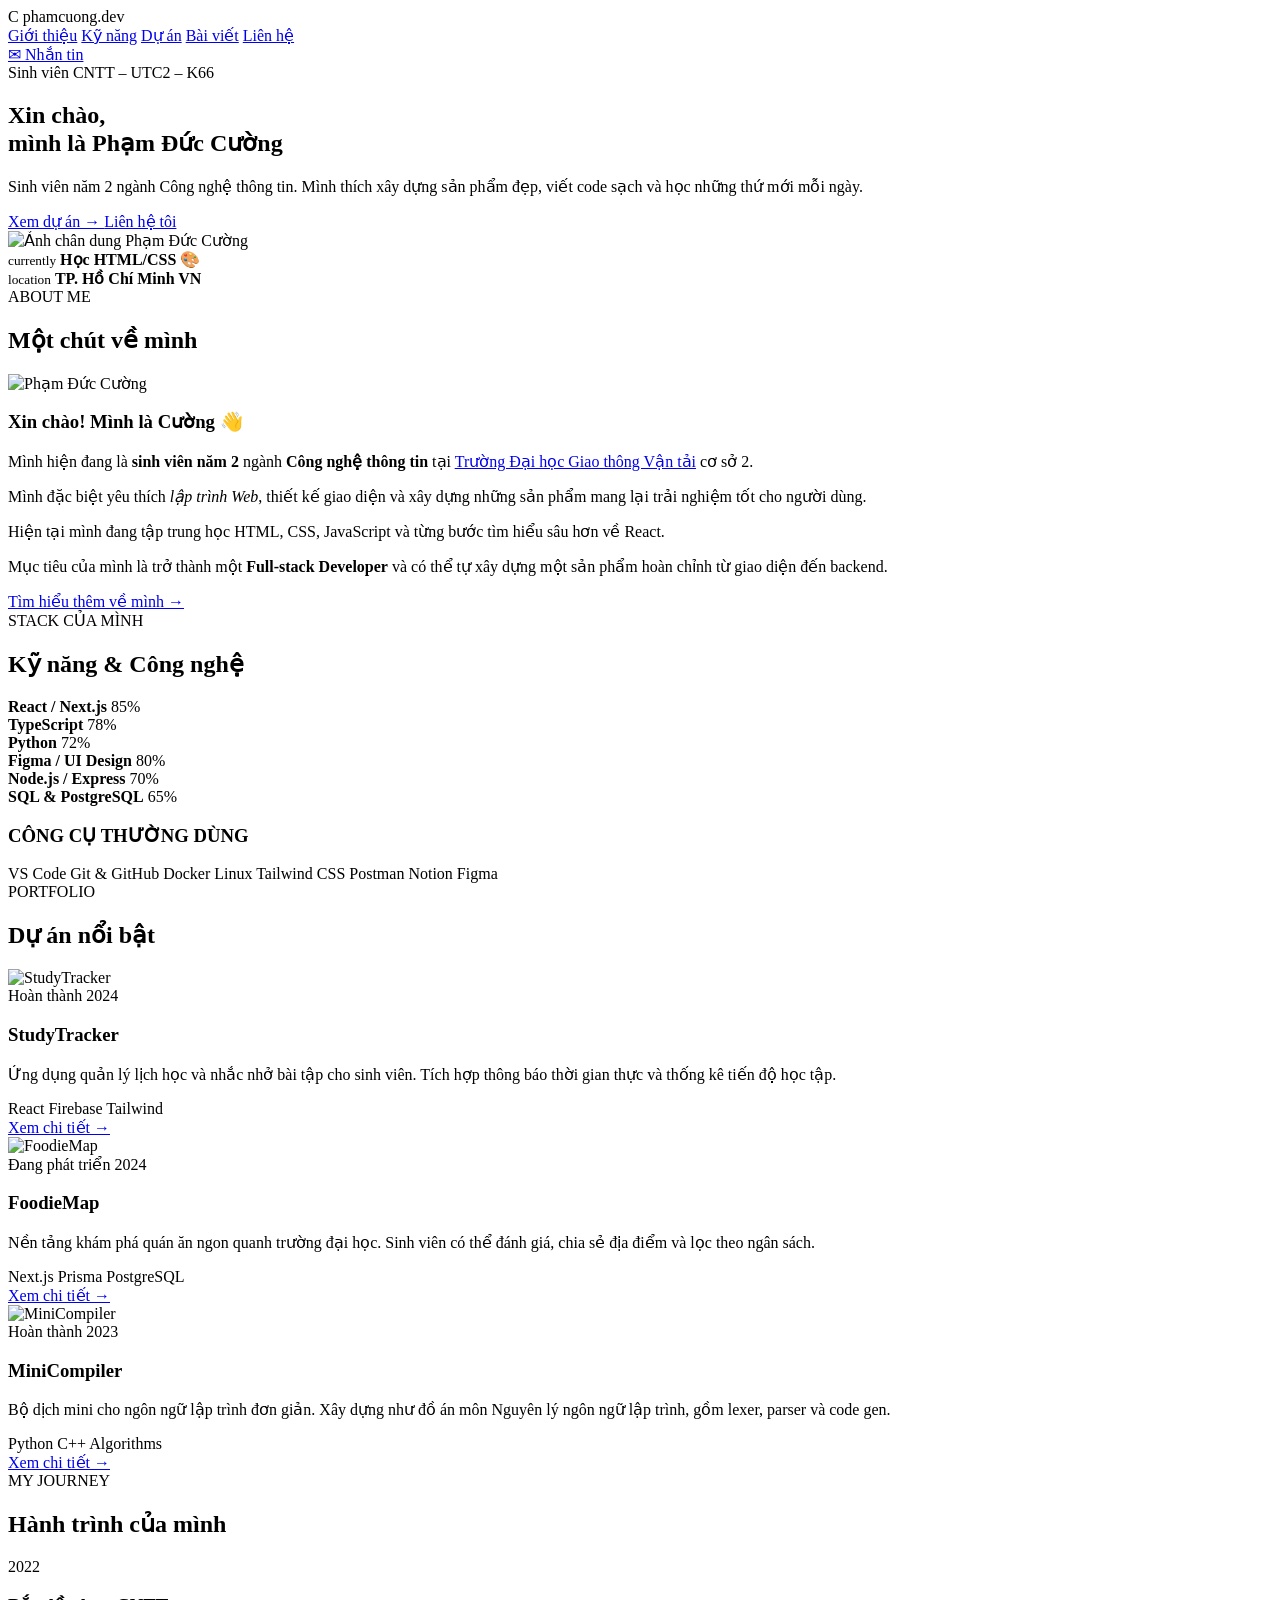
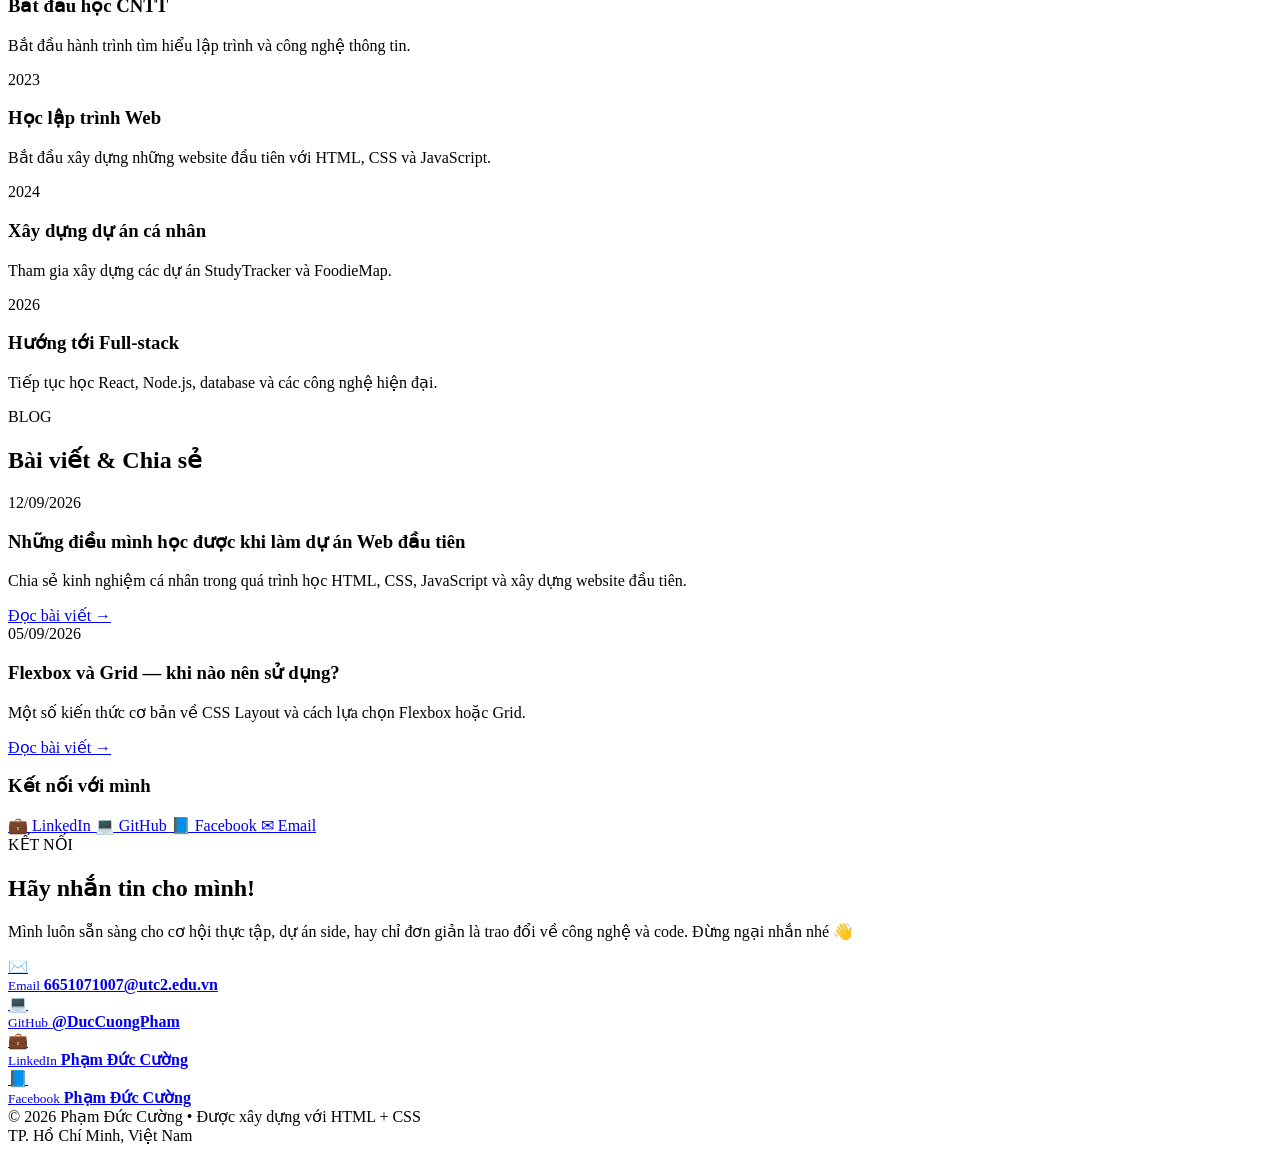
==== C2_6651071007/html/index.html @ be928754 "Create index.html" ====
<!DOCTYPE html>
<html lang="vi">

<head>
    <!-- =====================================================
         BƯỚC 3: CONTENT - METADATA
         ===================================================== -->
    <meta charset="UTF-8">

    <meta name="viewport"
          content="width=device-width, initial-scale=1.0">

    <meta name="description"
          content="Portfolio cá nhân của Phạm Đức Cường - Sinh viên Công nghệ thông tin">

    <meta name="author"
          content="Phạm Đức Cường">

    <title>Phạm Đức Cường | Portfolio</title>

    <link rel="stylesheet" href="../css/style.css">
</head>

<body>

    <!-- =====================================================
         BƯỚC 4: HEADER / NAVIGATION
         ===================================================== -->

    <header class="header">

        <div class="logo">
            <span class="logo-icon">C</span>
            <span class="logo-name">phamcuong.dev</span>
        </div>

        <nav class="navbar">
            <a href="#home" class="active">Giới thiệu</a>
            <a href="#about">Kỹ năng</a>
            <a href="#projects">Dự án</a>
            <a href="#articles">Bài viết</a>
            <a href="#contact">Liên hệ</a>
        </nav>

        <a href="#contact" class="header-btn">
            ✉ Nhắn tin
        </a>

    </header>


    <main>

        <!-- =====================================================
             BƯỚC 5: HERO SECTION
             ===================================================== -->

        <section id="home" class="hero">

            <div class="hero-content">

                <div class="status">
                    <span></span>
                    Sinh viên CNTT – UTC2 – K66
                </div>

                <h1>
                    Xin chào,<br>
                    mình là
                    <span class="gradient-text">Phạm Đức Cường</span>
                </h1>

                <p class="hero-description">
                    Sinh viên năm 2 ngành Công nghệ thông tin.
                    Mình thích xây dựng sản phẩm đẹp, viết code sạch
                    và học những thứ mới mỗi ngày.
                </p>

                <div class="hero-buttons">
                    <a href="#projects" class="btn btn-primary">
                        Xem dự án →
                    </a>

                    <a href="#contact" class="btn btn-outline">
                        Liên hệ tôi
                    </a>
                </div>

            </div>


            <div class="hero-image-wrapper">

                <div class="hero-image">
                    <img src="../images/avatar.png"
                         alt="Ảnh chân dung Phạm Đức Cường">
                </div>

                <div class="floating-card card-top">
                    <small>currently</small>
                    <strong>Học HTML/CSS 🎨</strong>
                </div>

                <div class="floating-card card-bottom">
                    <small>location</small>
                    <strong>TP. Hồ Chí Minh VN</strong>
                </div>

            </div>

        </section>


        <!-- =====================================================
             BƯỚC 6: GIỚI THIỆU BẢN THÂN
             ===================================================== -->

        <section id="about" class="section about-section">

            <div class="section-heading">
                <span class="section-label">ABOUT ME</span>
                <h2>Một chút về mình</h2>
            </div>

            <div class="about-grid">

                <div class="about-image">
                    <img src="../images/avatar.png"
                         alt="Phạm Đức Cường">
                </div>

                <div class="about-content">

                    <h3>
                        Xin chào! Mình là
                        <span class="highlight">Cường</span> 👋
                    </h3>

                    <p>
                        Mình hiện đang là
                        <strong>sinh viên năm 2</strong>
                        ngành
                        <strong>Công nghệ thông tin</strong>
                        tại
                        <a href="#">Trường Đại học Giao thông Vận tải</a>
                        cơ sở 2.
                    </p>

                    <p>
                        Mình đặc biệt yêu thích
                        <em>lập trình Web</em>,
                        thiết kế giao diện và xây dựng những sản phẩm
                        mang lại trải nghiệm tốt cho người dùng.
                    </p>

                    <p>
                        Hiện tại mình đang tập trung học
                        <span class="keyword">HTML</span>,
                        <span class="keyword">CSS</span>,
                        <span class="keyword">JavaScript</span>
                        và từng bước tìm hiểu sâu hơn về
                        <span class="keyword">React</span>.
                    </p>

                    <p>
                        Mục tiêu của mình là trở thành một
                        <strong>Full-stack Developer</strong>
                        và có thể tự xây dựng một sản phẩm hoàn chỉnh
                        từ giao diện đến backend.
                    </p>

                    <a href="#contact" class="text-link">
                        Tìm hiểu thêm về mình →
                    </a>

                </div>

            </div>

        </section>


        <!-- =====================================================
             BƯỚC 7: KỸ NĂNG / CÔNG CỤ
             ===================================================== -->

        <section id="skills" class="section skills-section">

            <div class="section-heading">
                <span class="section-label">STACK CỦA MÌNH</span>
                <h2>Kỹ năng & Công nghệ</h2>
            </div>


            <div class="skills-grid">

                <div class="skill-item">
                    <div class="skill-title">
                        <strong>React / Next.js</strong>
                        <span>85%</span>
                    </div>

                    <div class="progress">
                        <div class="progress-bar purple"
                             style="width: 85%">
                        </div>
                    </div>
                </div>


                <div class="skill-item">
                    <div class="skill-title">
                        <strong>TypeScript</strong>
                        <span>78%</span>
                    </div>

                    <div class="progress">
                        <div class="progress-bar blue"
                             style="width: 78%">
                        </div>
                    </div>
                </div>


                <div class="skill-item">
                    <div class="skill-title">
                        <strong>Python</strong>
                        <span>72%</span>
                    </div>

                    <div class="progress">
                        <div class="progress-bar pink"
                             style="width: 72%">
                        </div>
                    </div>
                </div>


                <div class="skill-item">
                    <div class="skill-title">
                        <strong>Figma / UI Design</strong>
                        <span>80%</span>
                    </div>

                    <div class="progress">
                        <div class="progress-bar purple"
                             style="width: 80%">
                        </div>
                    </div>
                </div>


                <div class="skill-item">
                    <div class="skill-title">
                        <strong>Node.js / Express</strong>
                        <span>70%</span>
                    </div>

                    <div class="progress">
                        <div class="progress-bar blue"
                             style="width: 70%">
                        </div>
                    </div>
                </div>


                <div class="skill-item">
                    <div class="skill-title">
                        <strong>SQL & PostgreSQL</strong>
                        <span>65%</span>
                    </div>

                    <div class="progress">
                        <div class="progress-bar pink"
                             style="width: 65%">
                        </div>
                    </div>
                </div>

            </div>


            <div class="tools">

                <h3>CÔNG CỤ THƯỜNG DÙNG</h3>

                <div class="tool-list">
                    <span>VS Code</span>
                    <span>Git & GitHub</span>
                    <span>Docker</span>
                    <span>Linux</span>
                    <span>Tailwind CSS</span>
                    <span>Postman</span>
                    <span>Notion</span>
                    <span>Figma</span>
                </div>

            </div>

        </section>


        <!-- =====================================================
             BƯỚC 8: DỰ ÁN / HOẠT ĐỘNG
             ===================================================== -->

        <section id="projects" class="section projects-section">

            <div class="section-heading">
                <span class="section-label">PORTFOLIO</span>
                <h2>Dự án nổi bật</h2>
            </div>


            <div class="project-grid">

                <!-- PROJECT 1 -->

                <article class="project-card">

                    <div class="project-image">
                        <img src="../images/studytracker.png"
                             alt="StudyTracker">
                    </div>

                    <div class="project-body">

                        <div class="project-meta">
                            <span class="project-status completed">
                                Hoàn thành
                            </span>

                            <span>2024</span>
                        </div>

                        <h3>StudyTracker</h3>

                        <p>
                            Ứng dụng quản lý lịch học và nhắc nhở
                            bài tập cho sinh viên. Tích hợp thông báo
                            thời gian thực và thống kê tiến độ học tập.
                        </p>

                        <div class="tags">
                            <span>React</span>
                            <span>Firebase</span>
                            <span>Tailwind</span>
                        </div>

                        <a href="#" class="project-link">
                            Xem chi tiết →
                        </a>

                    </div>

                </article>


                <!-- PROJECT 2 -->

                <article class="project-card">

                    <div class="project-image">
                        <img src="../images/foodiemap.png"
                             alt="FoodieMap">
                    </div>

                    <div class="project-body">

                        <div class="project-meta">

                            <span class="project-status developing">
                                Đang phát triển
                            </span>

                            <span>2024</span>

                        </div>

                        <h3>FoodieMap</h3>

                        <p>
                            Nền tảng khám phá quán ăn ngon quanh
                            trường đại học. Sinh viên có thể đánh giá,
                            chia sẻ địa điểm và lọc theo ngân sách.
                        </p>

                        <div class="tags">
                            <span>Next.js</span>
                            <span>Prisma</span>
                            <span>PostgreSQL</span>
                        </div>

                        <a href="#" class="project-link">
                            Xem chi tiết →
                        </a>

                    </div>

                </article>


                <!-- PROJECT 3 -->

                <article class="project-card">

                    <div class="project-image">
                        <img src="../images/minicompiler.jpg"
                             alt="MiniCompiler">
                    </div>

                    <div class="project-body">

                        <div class="project-meta">

                            <span class="project-status completed">
                                Hoàn thành
                            </span>

                            <span>2023</span>

                        </div>

                        <h3>MiniCompiler</h3>

                        <p>
                            Bộ dịch mini cho ngôn ngữ lập trình đơn giản.
                            Xây dựng như đồ án môn Nguyên lý ngôn ngữ
                            lập trình, gồm lexer, parser và code gen.
                        </p>

                        <div class="tags">
                            <span>Python</span>
                            <span>C++</span>
                            <span>Algorithms</span>
                        </div>

                        <a href="#" class="project-link">
                            Xem chi tiết →
                        </a>

                    </div>

                </article>

            </div>

        </section>


        <!-- =====================================================
             BƯỚC 9: JOURNEY / TIMELINE
             ===================================================== -->

        <section id="journey" class="section journey-section">

            <div class="section-heading">
                <span class="section-label">MY JOURNEY</span>
                <h2>Hành trình của mình</h2>
            </div>


            <div class="timeline">

                <div class="timeline-item">

                    <div class="timeline-dot"></div>

                    <div class="timeline-content">

                        <span class="timeline-year">
                            2022
                        </span>

                        <h3>Bắt đầu học CNTT</h3>

                        <p>
                            Bắt đầu hành trình tìm hiểu lập trình
                            và công nghệ thông tin.
                        </p>

                    </div>

                </div>


                <div class="timeline-item">

                    <div class="timeline-dot"></div>

                    <div class="timeline-content">

                        <span class="timeline-year">
                            2023
                        </span>

                        <h3>Học lập trình Web</h3>

                        <p>
                            Bắt đầu xây dựng những website đầu tiên
                            với HTML, CSS và JavaScript.
                        </p>

                    </div>

                </div>


                <div class="timeline-item">

                    <div class="timeline-dot"></div>

                    <div class="timeline-content">

                        <span class="timeline-year">
                            2024
                        </span>

                        <h3>Xây dựng dự án cá nhân</h3>

                        <p>
                            Tham gia xây dựng các dự án StudyTracker
                            và FoodieMap.
                        </p>

                    </div>

                </div>


                <div class="timeline-item">

                    <div class="timeline-dot"></div>

                    <div class="timeline-content">

                        <span class="timeline-year">
                            2026
                        </span>

                        <h3>Hướng tới Full-stack</h3>

                        <p>
                            Tiếp tục học React, Node.js, database
                            và các công nghệ hiện đại.
                        </p>

                    </div>

                </div>

            </div>

        </section>


        <!-- =====================================================
             BƯỚC 10: BÀI VIẾT + ASIDE
             ===================================================== -->

        <section id="articles" class="section articles-section">

            <div class="section-heading">

                <span class="section-label">
                    BLOG
                </span>

                <h2>Bài viết & Chia sẻ</h2>

            </div>


            <div class="articles-layout">

                <div class="articles-main">

                    <article class="article-card">

                        <span class="article-date">
                            12/09/2026
                        </span>

                        <h3>
                            Những điều mình học được khi làm
                            dự án Web đầu tiên
                        </h3>

                        <p>
                            Chia sẻ kinh nghiệm cá nhân trong quá trình
                            học HTML, CSS, JavaScript và xây dựng
                            website đầu tiên.
                        </p>

                        <a href="#">
                            Đọc bài viết →
                        </a>

                    </article>


                    <article class="article-card">

                        <span class="article-date">
                            05/09/2026
                        </span>

                        <h3>
                            Flexbox và Grid — khi nào nên sử dụng?
                        </h3>

                        <p>
                            Một số kiến thức cơ bản về CSS Layout
                            và cách lựa chọn Flexbox hoặc Grid.
                        </p>

                        <a href="#">
                            Đọc bài viết →
                        </a>

                    </article>

                </div>


                <aside class="sidebar">

                    <h3>Kết nối với mình</h3>

                    <a href="#" class="social-link">
                        💼 LinkedIn
                    </a>

                    <a href="#" class="social-link">
                        💻 GitHub
                    </a>

                    <a href="#" class="social-link">
                        📘 Facebook
                    </a>

                    <a href="mailto:example@gmail.com"
                       class="social-link">
                        ✉ Email
                    </a>

                </aside>

            </div>

        </section>


        <!-- =====================================================
     BƯỚC 11: CONTACT
     ===================================================== -->

<section id="contact" class="section contact-section">

    <span class="section-label">
        KẾT NỐI
    </span>

    <h2>Hãy nhắn tin cho mình!</h2>

    <p class="contact-description">
        Mình luôn sẵn sàng cho cơ hội thực tập, dự án side,
        hay chỉ đơn giản là trao đổi về công nghệ và code.
        Đừng ngại nhắn nhé 👋
    </p>

    <div class="contact-grid">

        <!-- EMAIL -->
        <a href="mailto:6651071007@utc2.edu.vn"
           class="contact-card">

            <span class="contact-icon">✉️</span>

            <div>
                <small>Email</small>
                <strong>
                    6651071007@utc2.edu.vn
                </strong>
            </div>

        </a>


        <!-- GITHUB -->
        <a href="https://github.com/DucCuongPham"
           target="_blank"
           rel="noopener noreferrer"
           class="contact-card">

            <span class="contact-icon">💻</span>

            <div>
                <small>GitHub</small>
                <strong>
                    @DucCuongPham
                </strong>
            </div>

        </a>


        <!-- LINKEDIN -->
        <a href="#"
           class="contact-card">

            <span class="contact-icon">💼</span>

            <div>
                <small>LinkedIn</small>
                <strong>
                    Phạm Đức Cường
                </strong>
            </div>

        </a>


        <!-- FACEBOOK -->
        <a href="#"
           class="contact-card">

            <span class="contact-icon">📘</span>

            <div>
                <small>Facebook</small>
                <strong>
                    Phạm Đức Cường
                </strong>
            </div>

        </a>

    </div>

</section>


<!-- =====================================================
     BƯỚC 12: FOOTER
     ===================================================== -->

<footer class="footer">

    <div class="footer-left">
        © 2026 Phạm Đức Cường
        <span>•</span>
        Được xây dựng với HTML + CSS
    </div>

    <div class="footer-right">
        TP. Hồ Chí Minh, Việt Nam
    </div>
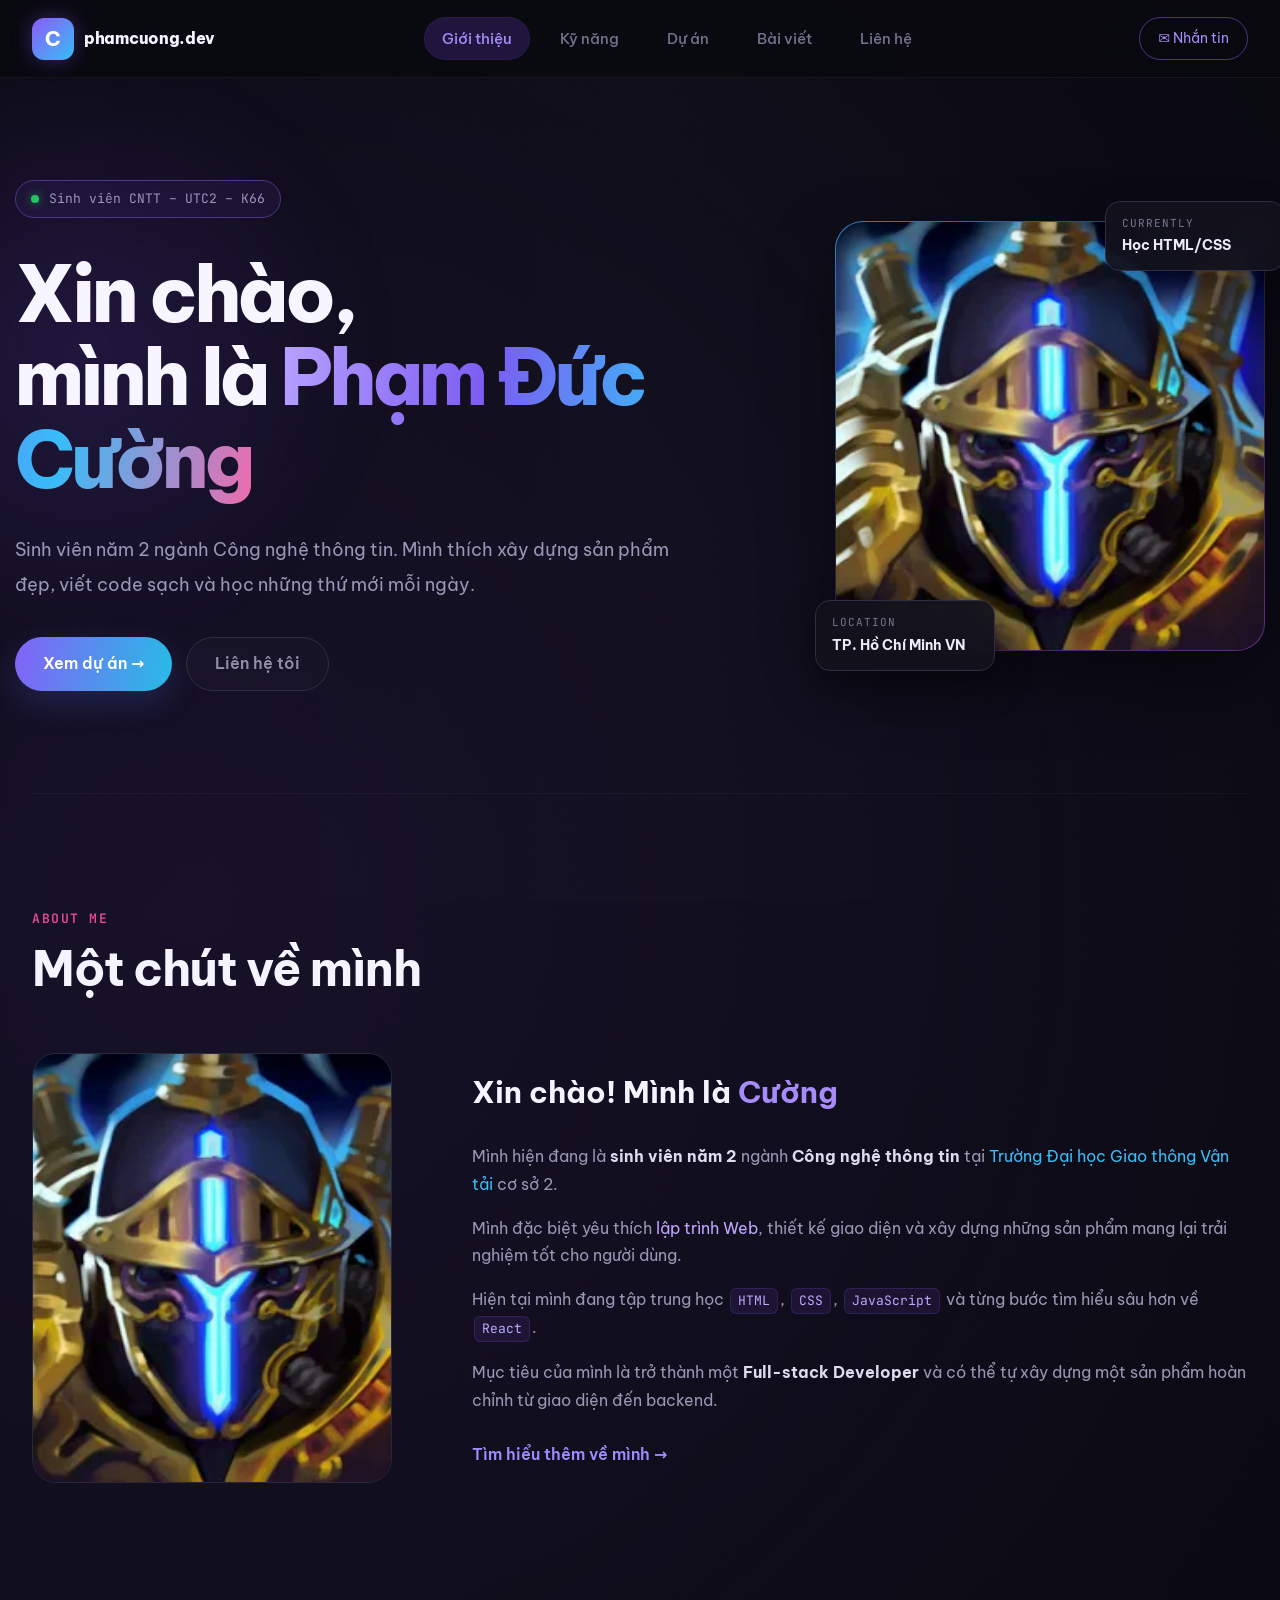
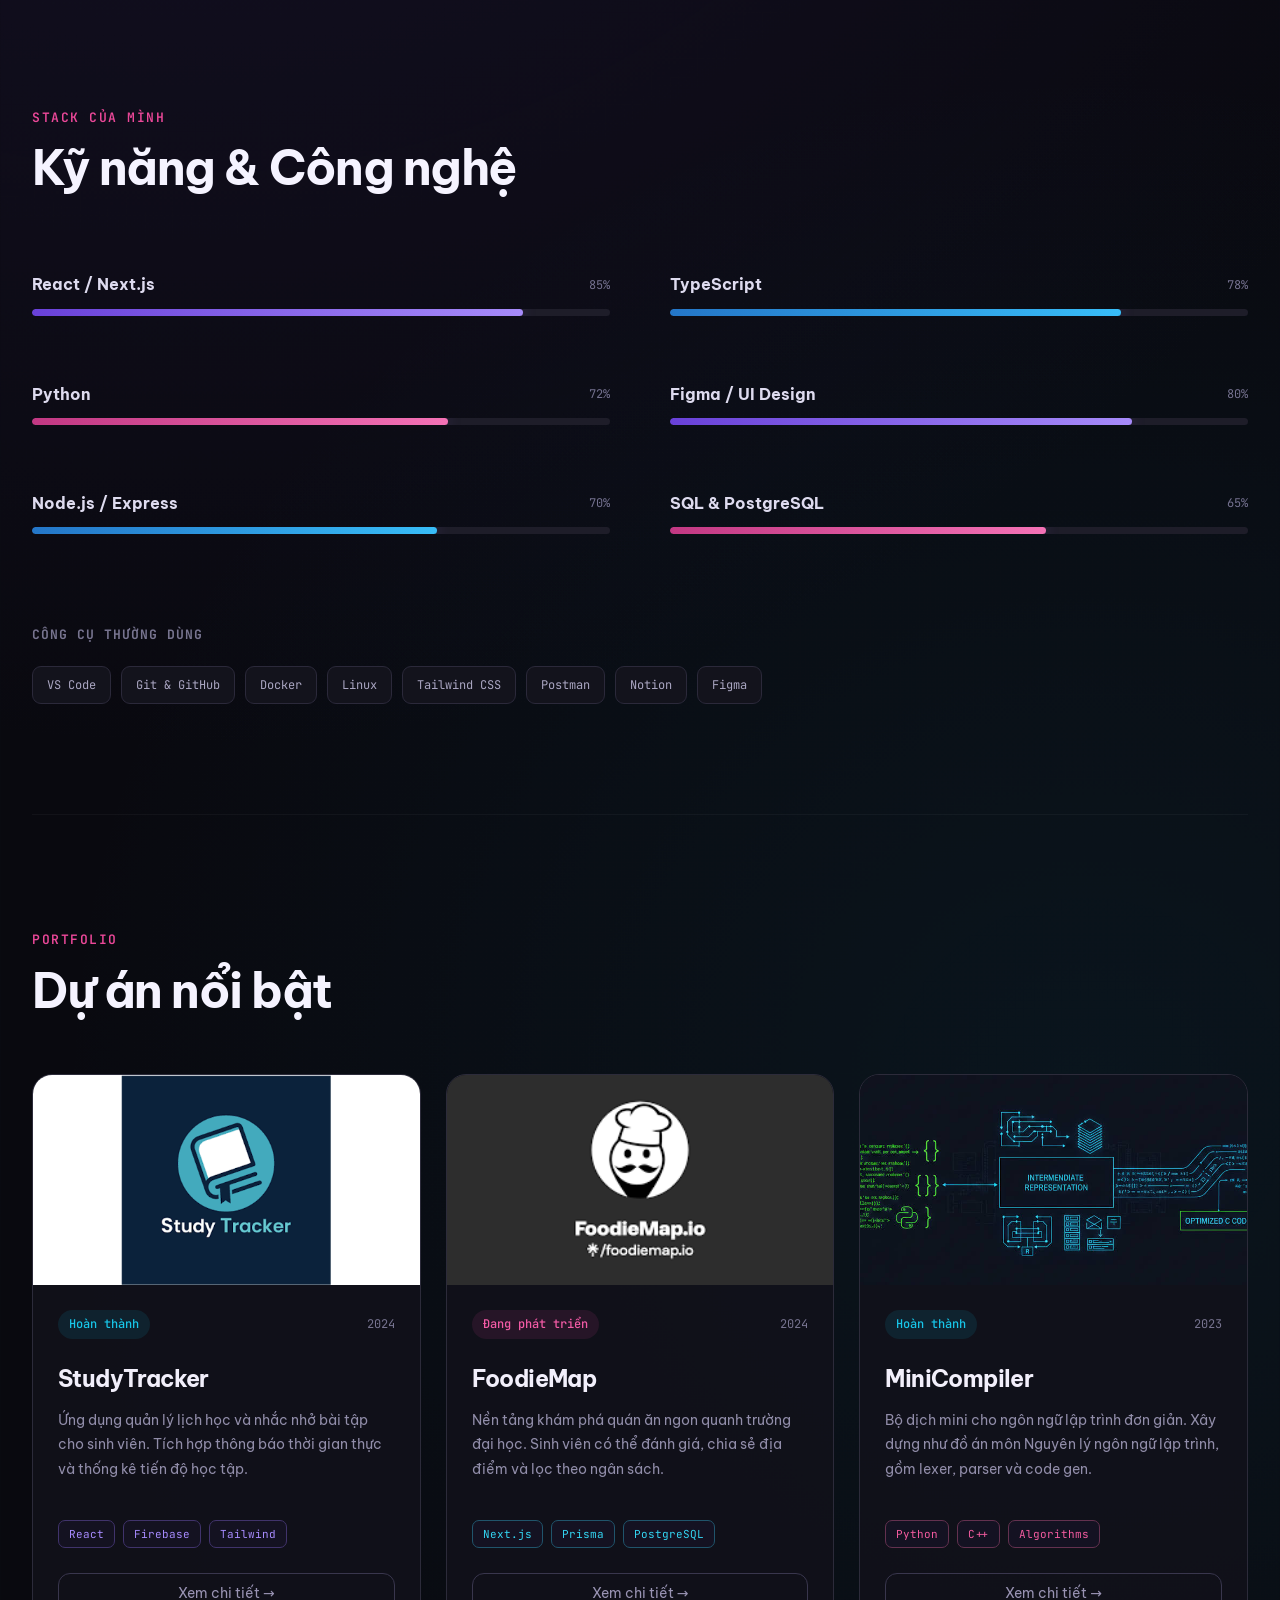
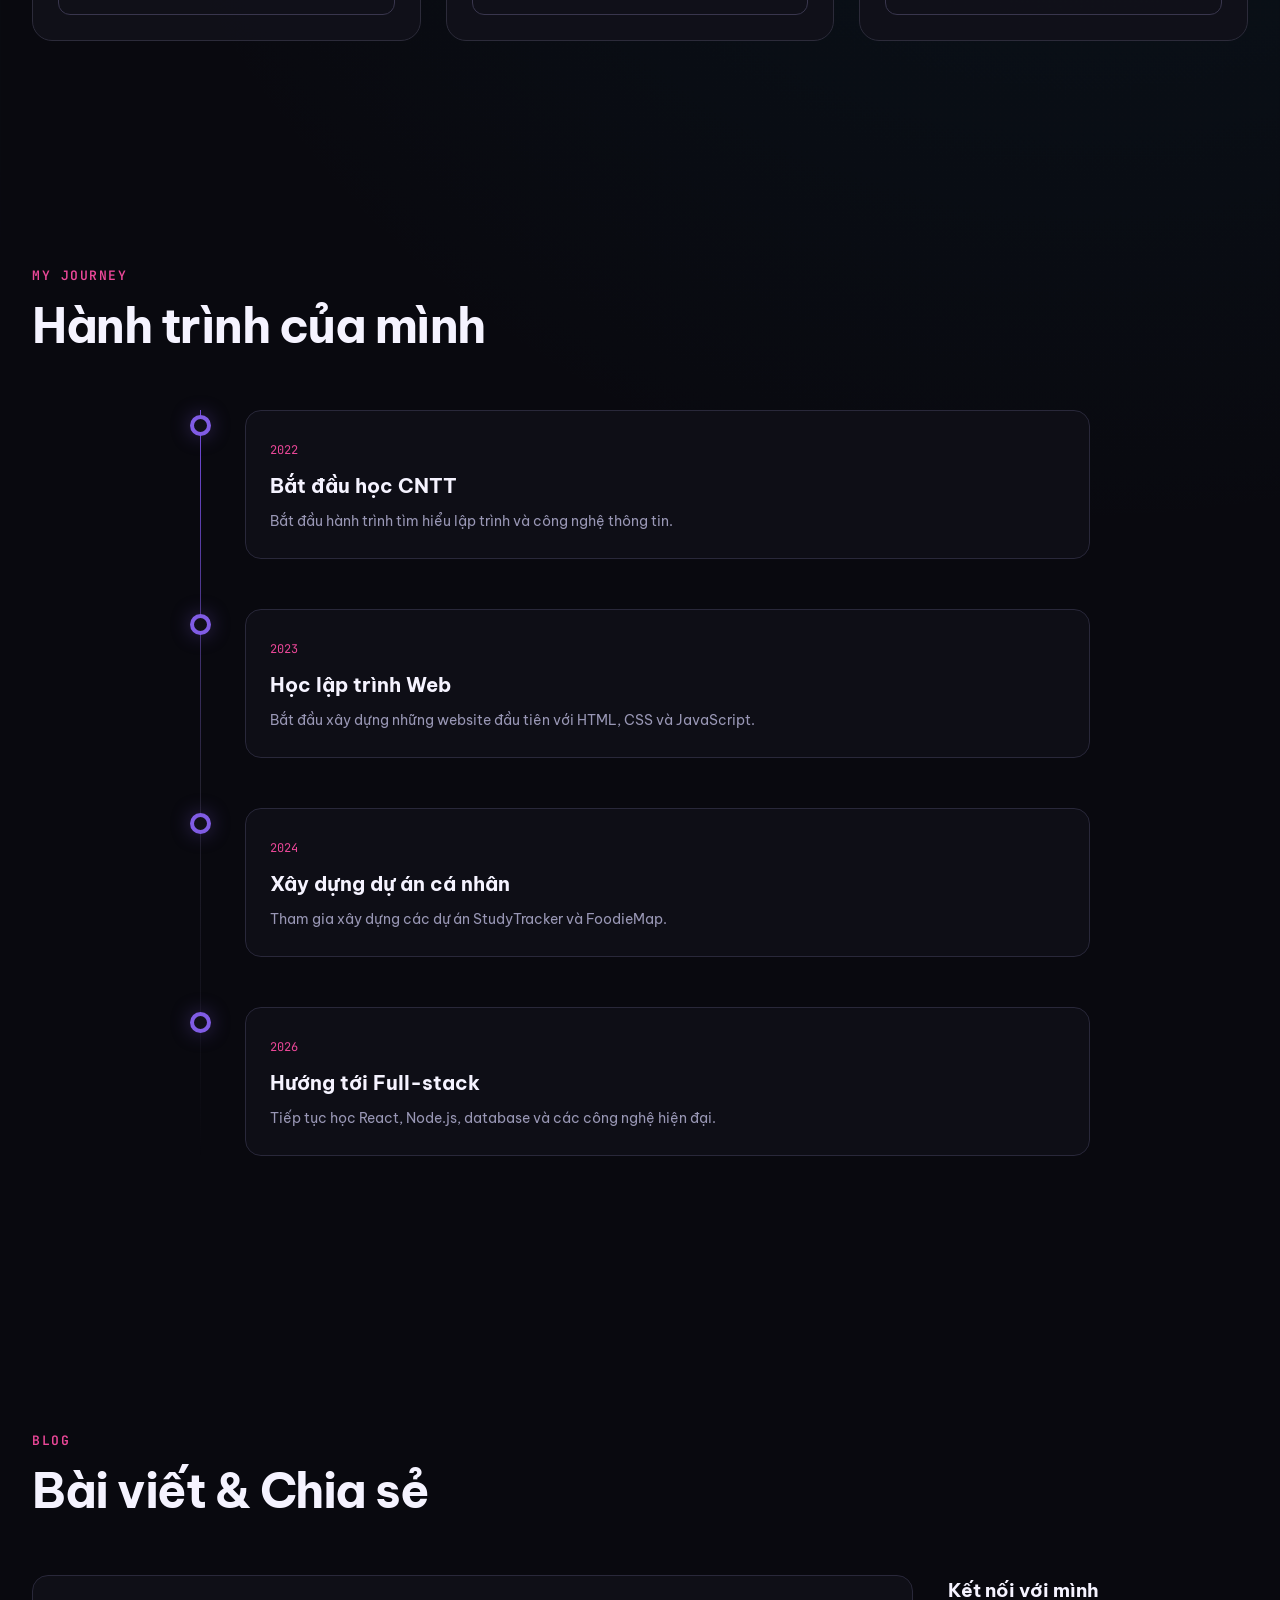
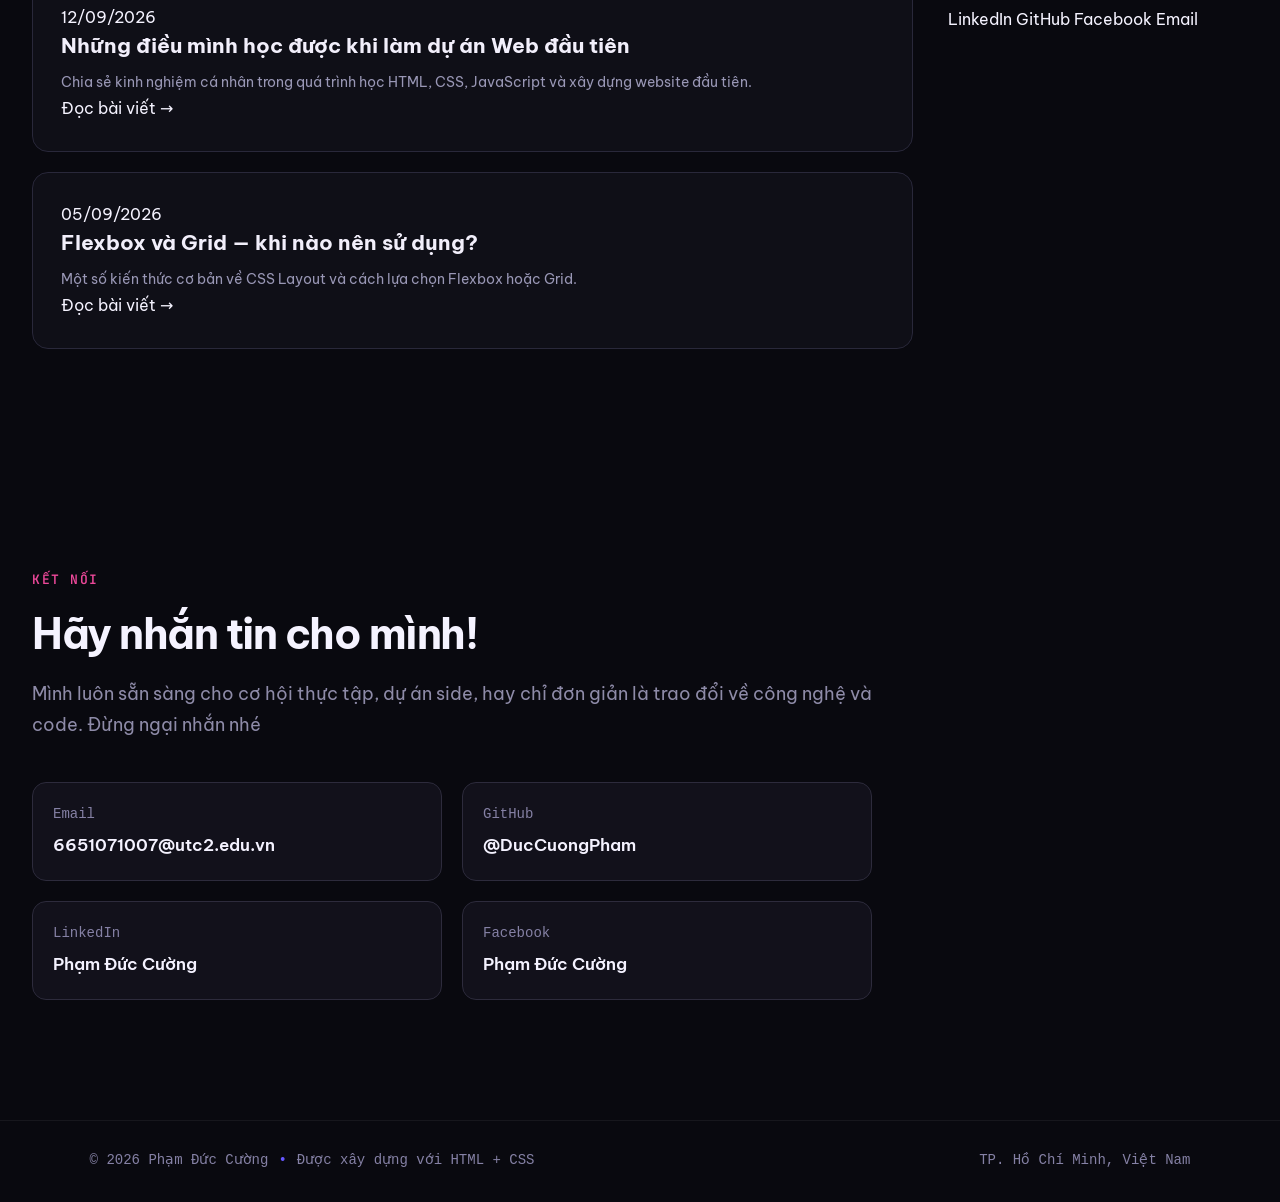
==== commit 71a8cb17: "Update index.html" ====
--- a/C2_6651071007/html/index.html
+++ b/C2_6651071007/html/index.html
@@ -98,7 +98,7 @@
 
                 <div class="floating-card card-top">
                     <small>currently</small>
-                    <strong>Học HTML/CSS 🎨</strong>
+                    <strong>Học HTML/CSS </strong>
                 </div>
 
                 <div class="floating-card card-bottom">
@@ -133,7 +133,7 @@
 
                     <h3>
                         Xin chào! Mình là
-                        <span class="highlight">Cường</span> 👋
+                        <span class="highlight">Cường</span> 
                     </h3>
 
                     <p>
@@ -628,20 +628,20 @@
                     <h3>Kết nối với mình</h3>
 
                     <a href="#" class="social-link">
-                        💼 LinkedIn
+                         LinkedIn
                     </a>
 
                     <a href="#" class="social-link">
-                        💻 GitHub
+                         GitHub
                     </a>
 
                     <a href="#" class="social-link">
-                        📘 Facebook
+                         Facebook
                     </a>
 
                     <a href="mailto:example@gmail.com"
                        class="social-link">
-                        ✉ Email
+                         Email
                     </a>
 
                 </aside>
@@ -666,7 +666,7 @@
     <p class="contact-description">
         Mình luôn sẵn sàng cho cơ hội thực tập, dự án side,
         hay chỉ đơn giản là trao đổi về công nghệ và code.
-        Đừng ngại nhắn nhé 👋
+        Đừng ngại nhắn nhé 
     </p>
 
     <div class="contact-grid">
@@ -675,7 +675,6 @@
         <a href="mailto:6651071007@utc2.edu.vn"
            class="contact-card">
 
-            <span class="contact-icon">✉️</span>
 
             <div>
                 <small>Email</small>
@@ -693,7 +692,6 @@
            rel="noopener noreferrer"
            class="contact-card">
 
-            <span class="contact-icon">💻</span>
 
             <div>
                 <small>GitHub</small>
@@ -709,7 +707,6 @@
         <a href="#"
            class="contact-card">
 
-            <span class="contact-icon">💼</span>
 
             <div>
                 <small>LinkedIn</small>
@@ -725,7 +722,6 @@
         <a href="#"
            class="contact-card">
 
-            <span class="contact-icon">📘</span>
 
             <div>
                 <small>Facebook</small>
--- a/C2_6651071007/css/style.css
+++ b/C2_6651071007/css/style.css
@@ -0,0 +1,1529 @@
+/* =========================================================
+   PHẠM ĐỨC CƯỜNG — PORTFOLIO
+   STYLE.CSS
+   ========================================================= */
+
+/* =========================================================
+   1. RESET + VARIABLES
+   ========================================================= */
+
+@import url('https://fonts.googleapis.com/css2?family=Be+Vietnam+Pro:wght@400;500;600;700;800&family=JetBrains+Mono:wght@400;500;600;700&display=swap');
+
+:root {
+    --bg: #09090f;
+    --bg-soft: #0d0d15;
+    --surface: #12121b;
+    --surface-2: #171622;
+
+    --border: #29283a;
+    --border-light: #35334b;
+
+    --text: #f5f3ff;
+    --text-soft: #9997b5;
+    --text-muted: #74718f;
+
+    --purple: #8b5cf6;
+    --purple-light: #a78bfa;
+
+    --blue: #38bdf8;
+    --cyan: #22d3ee;
+
+    --pink: #ec4899;
+    --pink-light: #f472b6;
+
+    --green: #22c55e;
+
+    --gradient:
+        linear-gradient(
+            100deg,
+            #a78bfa 0%,
+            #6366f1 35%,
+            #38bdf8 70%,
+            #ec4899 100%
+        );
+
+    --container: 1400px;
+
+    --radius: 18px;
+    --radius-sm: 12px;
+
+    --shadow:
+        0 20px 60px rgba(0, 0, 0, .35);
+
+    --transition:
+        all .25s ease;
+}
+
+
+/* =========================================================
+   2. RESET
+   ========================================================= */
+
+* {
+    margin: 0;
+    padding: 0;
+    box-sizing: border-box;
+}
+
+html {
+    scroll-behavior: smooth;
+}
+
+body {
+    min-height: 100vh;
+
+    background:
+        radial-gradient(
+            circle at 15% 15%,
+            rgba(108, 70, 200, .14),
+            transparent 28%
+        ),
+        radial-gradient(
+            circle at 85% 45%,
+            rgba(20, 180, 220, .07),
+            transparent 30%
+        ),
+        var(--bg);
+
+    color: var(--text);
+
+    font-family:
+        "Be Vietnam Pro",
+        system-ui,
+        sans-serif;
+
+    line-height: 1.7;
+
+    overflow-x: hidden;
+}
+
+body::before {
+    content: "";
+
+    position: fixed;
+    inset: 0;
+
+    pointer-events: none;
+
+    background:
+        linear-gradient(
+            90deg,
+            transparent 0,
+            rgba(255,255,255,.012) 50%,
+            transparent 100%
+        );
+
+    z-index: -1;
+}
+
+img {
+    display: block;
+    max-width: 100%;
+}
+
+a {
+    color: inherit;
+    text-decoration: none;
+}
+
+button,
+input,
+textarea {
+    font: inherit;
+}
+
+
+/* =========================================================
+   3. SCROLLBAR
+   ========================================================= */
+
+::-webkit-scrollbar {
+    width: 8px;
+}
+
+::-webkit-scrollbar-track {
+    background: #08080d;
+}
+
+::-webkit-scrollbar-thumb {
+    background: #34314e;
+    border-radius: 99px;
+}
+
+::-webkit-scrollbar-thumb:hover {
+    background: var(--purple);
+}
+
+
+/* =========================================================
+   4. HEADER
+   ========================================================= */
+
+.header {
+    position: sticky;
+    top: 0;
+
+    width: 100%;
+    height: 78px;
+
+    display: flex;
+    align-items: center;
+    justify-content: space-between;
+
+    padding: 0 32px;
+
+    background:
+        rgba(9, 9, 15, .82);
+
+    border-bottom: 1px solid rgba(255,255,255,.055);
+
+    backdrop-filter: blur(18px);
+
+    z-index: 1000;
+}
+
+
+/* LOGO */
+
+.logo {
+    display: flex;
+    align-items: center;
+    gap: 10px;
+
+    font-weight: 800;
+}
+
+.logo-icon {
+    width: 42px;
+    height: 42px;
+
+    display: grid;
+    place-items: center;
+
+    border-radius: 12px;
+
+    background:
+        linear-gradient(
+            135deg,
+            #8b5cf6,
+            #38bdf8
+        );
+
+    color: white;
+
+    font-size: 20px;
+    font-weight: 800;
+
+    box-shadow:
+        0 0 20px rgba(139, 92, 246, .35);
+}
+
+.logo-name {
+    font-size: 16px;
+    letter-spacing: -.3px;
+}
+
+
+/* NAV */
+
+.navbar {
+    display: flex;
+    align-items: center;
+    gap: 12px;
+}
+
+.navbar a {
+    padding: 9px 18px;
+
+    color: var(--text-muted);
+
+    border-radius: 999px;
+
+    font-size: 15px;
+    font-weight: 500;
+
+    transition: var(--transition);
+}
+
+.navbar a:hover {
+    color: var(--text);
+    background: rgba(139,92,246,.08);
+}
+
+.navbar a.active {
+    color: var(--purple-light);
+
+    background:
+        rgba(111, 65, 210, .23);
+
+    box-shadow:
+        inset 0 0 0 1px rgba(139,92,246,.08);
+}
+
+
+/* HEADER BUTTON */
+
+.header-btn {
+    padding: 9px 18px;
+
+    color: var(--purple-light);
+
+    border: 1px solid #4b348a;
+
+    border-radius: 999px;
+
+    font-size: 14px;
+
+    transition: var(--transition);
+}
+
+.header-btn:hover {
+    color: white;
+
+    background:
+        rgba(139,92,246,.15);
+
+    border-color: var(--purple);
+
+    box-shadow:
+        0 0 20px rgba(139,92,246,.18);
+}
+
+
+/* =========================================================
+   5. COMMON SECTION
+   ========================================================= */
+
+.section {
+    width: min(
+        calc(100% - 64px),
+        var(--container)
+    );
+
+    margin: 0 auto;
+
+    padding: 110px 0;
+}
+
+.section-heading {
+    margin-bottom: 55px;
+}
+
+.section-label {
+    display: inline-block;
+
+    margin-bottom: 10px;
+
+    color: var(--pink);
+
+    font-family:
+        "JetBrains Mono",
+        monospace;
+
+    font-size: 13px;
+    font-weight: 600;
+
+    letter-spacing: 1.5px;
+}
+
+.section-heading h2,
+.contact-section h2 {
+    color: var(--text);
+
+    font-size: clamp(
+        32px,
+        4vw,
+        48px
+    );
+
+    line-height: 1.2;
+
+    letter-spacing: -1.5px;
+}
+
+
+/* =========================================================
+   6. HERO
+   ========================================================= */
+
+.hero {
+    position: relative;
+
+    min-height: 715px;
+
+    width: min(
+        calc(100% - 30px),
+        1400px
+    );
+
+    margin: 0 auto;
+
+    display: grid;
+
+    grid-template-columns:
+        minmax(0, 1.1fr)
+        minmax(380px, .9fr);
+
+    align-items: center;
+
+    gap: 60px;
+
+    padding: 85px 0;
+}
+
+
+/* purple background glow */
+
+.hero::before {
+    content: "";
+
+    position: absolute;
+
+    width: 650px;
+    height: 500px;
+
+    left: -250px;
+    top: 20px;
+
+    background:
+        radial-gradient(
+            circle,
+            rgba(100, 61, 194, .2),
+            transparent 68%
+        );
+
+    filter: blur(30px);
+
+    pointer-events: none;
+
+    z-index: -1;
+}
+
+
+/* STATUS */
+
+.status {
+    display: inline-flex;
+    align-items: center;
+    gap: 10px;
+
+    padding: 7px 15px;
+
+    margin-bottom: 35px;
+
+    color: #9995bf;
+
+    border: 1px solid #4a3785;
+
+    background:
+        rgba(83, 52, 156, .13);
+
+    border-radius: 999px;
+
+    font-family:
+        "JetBrains Mono",
+        monospace;
+
+    font-size: 13px;
+}
+
+.status span {
+    width: 8px;
+    height: 8px;
+
+    border-radius: 50%;
+
+    background: #22c55e;
+
+    box-shadow:
+        0 0 10px rgba(34,197,94,.7);
+}
+
+
+/* HERO TITLE */
+
+.hero h1 {
+    max-width: 750px;
+
+    color: #f7f5ff;
+
+    font-size:
+        clamp(54px, 6vw, 82px);
+
+    line-height: 1.08;
+
+    letter-spacing: -4px;
+
+    font-weight: 800;
+}
+
+.gradient-text {
+    display: inline;
+
+    background:
+        linear-gradient(
+            100deg,
+            #b8a2ff 0%,
+            #7c5cf2 35%,
+            #38bdf8 67%,
+            #ed6cae 100%
+        );
+
+    -webkit-background-clip: text;
+    background-clip: text;
+
+    color: transparent;
+}
+
+
+/* HERO DESCRIPTION */
+
+.hero-description {
+    max-width: 700px;
+
+    margin-top: 30px;
+
+    color: #9997b7;
+
+    font-size: 18px;
+
+    line-height: 1.95;
+}
+
+
+/* HERO BUTTONS */
+
+.hero-buttons {
+    display: flex;
+    align-items: center;
+    gap: 14px;
+
+    margin-top: 35px;
+}
+
+.btn {
+    display: inline-flex;
+    align-items: center;
+    justify-content: center;
+
+    min-height: 54px;
+
+    padding: 0 28px;
+
+    border-radius: 999px;
+
+    font-weight: 600;
+
+    transition: var(--transition);
+}
+
+.btn-primary {
+    color: white;
+
+    background:
+        linear-gradient(
+            100deg,
+            #8362f7,
+            #27bce5
+        );
+
+    box-shadow:
+        0 12px 30px
+        rgba(78, 111, 241, .2);
+}
+
+.btn-primary:hover {
+    transform: translateY(-3px);
+
+    box-shadow:
+        0 15px 35px
+        rgba(70, 137, 255, .3);
+}
+
+.btn-outline {
+    color: #918da9;
+
+    border: 1px solid #302e43;
+
+    background:
+        rgba(255,255,255,.015);
+}
+
+.btn-outline:hover {
+    color: white;
+
+    border-color: #6253a0;
+
+    background:
+        rgba(139,92,246,.08);
+}
+
+
+/* =========================================================
+   7. HERO IMAGE
+   ========================================================= */
+
+.hero-image-wrapper {
+    position: relative;
+
+    width: 430px;
+    height: 430px;
+
+    justify-self: end;
+}
+
+.hero-image {
+    width: 100%;
+    height: 100%;
+
+    padding: 1px;
+
+    border-radius: 28px;
+
+    overflow: hidden;
+
+    background:
+        linear-gradient(
+            145deg,
+            #3c80c0,
+            #22202f 45%,
+            #632c83
+        );
+
+    box-shadow:
+        0 30px 70px rgba(0,0,0,.45);
+}
+
+.hero-image img {
+    width: 100%;
+    height: 100%;
+
+    object-fit: cover;
+
+    border-radius: 27px;
+
+    background: #181622;
+}
+
+
+/* FLOATING CARDS */
+
+.floating-card {
+    position: absolute;
+
+    padding: 12px 16px;
+
+    min-width: 180px;
+
+    background:
+        rgba(19, 18, 29, .93);
+
+    border: 1px solid #302e42;
+
+    border-radius: 15px;
+
+    box-shadow:
+        0 15px 35px rgba(0,0,0,.35);
+
+    backdrop-filter: blur(14px);
+}
+
+.floating-card small {
+    display: block;
+
+    margin-bottom: 2px;
+
+    color: #79758f;
+
+    font-family:
+        "JetBrains Mono",
+        monospace;
+
+    font-size: 11px;
+
+    text-transform: uppercase;
+
+    letter-spacing: 1px;
+}
+
+.floating-card strong {
+    display: block;
+
+    color: #eeeafa;
+
+    font-size: 14px;
+}
+
+.card-top {
+    top: -20px;
+    right: -20px;
+}
+
+.card-bottom {
+    bottom: -20px;
+    left: -20px;
+}
+
+
+/* =========================================================
+   8. ABOUT
+   ========================================================= */
+
+.about-section {
+    border-top: 1px solid rgba(255,255,255,.04);
+}
+
+.about-grid {
+    display: grid;
+
+    grid-template-columns:
+        360px
+        minmax(0, 1fr);
+
+    gap: 80px;
+
+    align-items: center;
+}
+
+.about-image {
+    height: 430px;
+
+    border-radius: 24px;
+
+    overflow: hidden;
+
+    border: 1px solid var(--border);
+
+    background: var(--surface);
+}
+
+.about-image img {
+    width: 100%;
+    height: 100%;
+
+    object-fit: cover;
+}
+
+.about-content h3 {
+    margin-bottom: 25px;
+
+    font-size: 30px;
+}
+
+.highlight {
+    color: var(--purple-light);
+}
+
+.about-content p {
+    margin-bottom: 17px;
+
+    color: var(--text-soft);
+
+    font-size: 16px;
+}
+
+.about-content strong {
+    color: #dedaf0;
+}
+
+.about-content em {
+    color: #bda9ff;
+    font-style: normal;
+}
+
+.about-content a:not(.text-link) {
+    color: var(--blue);
+}
+
+.keyword {
+    display: inline-block;
+
+    padding: 1px 7px;
+
+    margin: 0 2px;
+
+    color: #bfa9ff;
+
+    background: rgba(139,92,246,.1);
+
+    border: 1px solid rgba(139,92,246,.18);
+
+    border-radius: 6px;
+
+    font-family:
+        "JetBrains Mono",
+        monospace;
+
+    font-size: 13px;
+}
+
+.text-link {
+    display: inline-block;
+
+    margin-top: 10px;
+
+    color: #9c8cff;
+
+    font-weight: 600;
+
+    transition: var(--transition);
+}
+
+.text-link:hover {
+    color: var(--cyan);
+
+    transform: translateX(4px);
+}
+
+
+/* =========================================================
+   9. SKILLS
+   ========================================================= */
+
+.skills-section {
+    position: relative;
+}
+
+.skills-grid {
+    display: grid;
+
+    grid-template-columns:
+        repeat(2, minmax(0, 1fr));
+
+    gap: 25px 60px;
+}
+
+.skill-item {
+    padding: 20px 0;
+}
+
+.skill-title {
+    display: flex;
+    align-items: center;
+    justify-content: space-between;
+
+    margin-bottom: 10px;
+
+    color: #dedbef;
+}
+
+.skill-title span {
+    color: var(--text-muted);
+
+    font-family:
+        "JetBrains Mono",
+        monospace;
+
+    font-size: 12px;
+}
+
+.progress {
+    height: 7px;
+
+    overflow: hidden;
+
+    background: #1e1d29;
+
+    border-radius: 99px;
+}
+
+.progress-bar {
+    height: 100%;
+
+    border-radius: inherit;
+
+    box-shadow:
+        0 0 15px rgba(139,92,246,.25);
+}
+
+.progress-bar.purple {
+    background:
+        linear-gradient(
+            90deg,
+            #6941d9,
+            #a78bfa
+        );
+}
+
+.progress-bar.blue {
+    background:
+        linear-gradient(
+            90deg,
+            #2476c8,
+            #38bdf8
+        );
+}
+
+.progress-bar.pink {
+    background:
+        linear-gradient(
+            90deg,
+            #c23883,
+            #f472b6
+        );
+}
+
+
+/* TOOLS */
+
+.tools {
+    margin-top: 70px;
+}
+
+.tools h3 {
+    margin-bottom: 20px;
+
+    color: #77748f;
+
+    font-family:
+        "JetBrains Mono",
+        monospace;
+
+    font-size: 13px;
+
+    letter-spacing: 1px;
+}
+
+.tool-list {
+    display: flex;
+    flex-wrap: wrap;
+    gap: 10px;
+}
+
+.tool-list span {
+    padding: 8px 14px;
+
+    color: #aaa6c2;
+
+    background: #13131c;
+
+    border: 1px solid #2b293a;
+
+    border-radius: 9px;
+
+    font-family:
+        "JetBrains Mono",
+        monospace;
+
+    font-size: 12px;
+
+    transition: var(--transition);
+}
+
+.tool-list span:hover {
+    color: var(--purple-light);
+
+    border-color: #58449a;
+
+    transform: translateY(-2px);
+}
+
+
+/* =========================================================
+   10. PROJECTS
+   ========================================================= */
+
+.projects-section {
+    border-top: 1px solid rgba(255,255,255,.04);
+}
+
+.project-grid {
+    display: grid;
+
+    grid-template-columns:
+        repeat(3, minmax(0, 1fr));
+
+    gap: 25px;
+}
+
+.project-card {
+    position: relative;
+
+    min-width: 0;
+
+    overflow: hidden;
+
+    background:
+        rgba(18,18,27,.88);
+
+    border: 1px solid #2c2b3a;
+
+    border-radius: 20px;
+
+    transition: var(--transition);
+}
+
+.project-card:hover {
+    transform: translateY(-7px);
+
+    border-color: #51477a;
+
+    box-shadow:
+        0 25px 60px rgba(0,0,0,.35);
+}
+
+
+/* PROJECT IMAGE */
+
+.project-image {
+    height: 210px;
+
+    overflow: hidden;
+
+    background:
+        linear-gradient(
+            135deg,
+            #1d1831,
+            #10101a
+        );
+}
+
+.project-image img {
+    width: 100%;
+    height: 100%;
+
+    object-fit: cover;
+
+    transition:
+        transform .45s ease;
+}
+
+.project-card:hover .project-image img {
+    transform: scale(1.05);
+}
+
+
+/*
+   Nếu muốn giao diện giống ảnh mẫu thứ nhất,
+   ảnh project được thay bằng icon/card tối.
+   Bỏ comment phần dưới nếu cần.
+*/
+
+/*
+.project-image {
+    display: none;
+}
+*/
+
+
+.project-body {
+    padding: 25px;
+}
+
+
+/* META */
+
+.project-meta {
+    display: flex;
+    align-items: center;
+    justify-content: space-between;
+
+    margin-bottom: 20px;
+
+    color: #777490;
+
+    font-family:
+        "JetBrains Mono",
+        monospace;
+
+    font-size: 12px;
+}
+
+.project-status {
+    padding: 4px 11px;
+
+    border-radius: 999px;
+
+    font-weight: 500;
+}
+
+.project-status.completed {
+    color: #18c6e8;
+
+    background:
+        rgba(18,198,232,.1);
+}
+
+.project-status.developing {
+    color: #f45ba6;
+
+    background:
+        rgba(236,72,153,.1);
+}
+
+
+/* PROJECT CONTENT */
+
+.project-body h3 {
+    margin-bottom: 10px;
+
+    color: #f2effb;
+
+    font-size: 23px;
+
+    letter-spacing: -.6px;
+}
+
+.project-body p {
+    min-height: 92px;
+
+    color: #918da9;
+
+    font-size: 14px;
+
+    line-height: 1.75;
+}
+
+
+/* TAGS */
+
+.tags {
+    display: flex;
+    flex-wrap: wrap;
+
+    gap: 8px;
+
+    margin: 20px 0 25px;
+}
+
+.tags span {
+    padding: 4px 10px;
+
+    color: #a88cff;
+
+    border: 1px solid #40336b;
+
+    border-radius: 7px;
+
+    background:
+        rgba(139,92,246,.04);
+
+    font-family:
+        "JetBrains Mono",
+        monospace;
+
+    font-size: 11px;
+}
+
+.project-card:nth-child(2) .tags span {
+    color: #34d5f2;
+    border-color: #20546b;
+}
+
+.project-card:nth-child(3) .tags span {
+    color: #f35b9f;
+    border-color: #63314f;
+}
+
+
+/* PROJECT LINK */
+
+.project-link {
+    display: flex;
+    align-items: center;
+    justify-content: center;
+
+    width: 100%;
+
+    min-height: 42px;
+
+    color: #9993b3;
+
+    border: 1px solid #39364d;
+
+    border-radius: 12px;
+
+    font-size: 14px;
+
+    transition: var(--transition);
+}
+
+.project-link:hover {
+    color: white;
+
+    border-color: #6252a0;
+
+    background:
+        rgba(139,92,246,.08);
+}
+
+
+/* =========================================================
+   11. JOURNEY / TIMELINE
+   ========================================================= */
+
+.timeline {
+    position: relative;
+
+    max-width: 900px;
+
+    margin: 0 auto;
+}
+
+.timeline::before {
+    content: "";
+
+    position: absolute;
+
+    top: 0;
+    bottom: 0;
+
+    left: 10px;
+
+    width: 1px;
+
+    background:
+        linear-gradient(
+            to bottom,
+            #744be1,
+            #252332,
+            transparent
+        );
+}
+
+.timeline-item {
+    position: relative;
+
+    display: grid;
+
+    grid-template-columns: 30px 1fr;
+
+    gap: 25px;
+
+    margin-bottom: 50px;
+}
+
+.timeline-dot {
+    position: relative;
+
+    width: 21px;
+    height: 21px;
+
+    margin-top: 5px;
+
+    border-radius: 50%;
+
+    background: #11101a;
+
+    border: 4px solid #805ce4;
+
+    box-shadow:
+        0 0 20px rgba(128,92,228,.35);
+
+    z-index: 2;
+}
+
+.timeline-content {
+    padding: 24px;
+
+    background:
+        rgba(18,18,27,.65);
+
+    border: 1px solid #29283a;
+
+    border-radius: 16px;
+}
+
+.timeline-year {
+    color: var(--pink);
+
+    font-family:
+        "JetBrains Mono",
+        monospace;
+
+    font-size: 12px;
+}
+
+.timeline-content h3 {
+    margin: 7px 0;
+
+    font-size: 20px;
+}
+
+.timeline-content p {
+    color: var(--text-soft);
+
+    font-size: 14px;
+}
+
+
+/* =========================================================
+   12. ARTICLES
+   ========================================================= */
+
+.articles-layout {
+    display: grid;
+
+    grid-template-columns:
+        minmax(0, 1fr)
+        300px;
+
+    gap: 35px;
+}
+
+.articles-main {
+    display: grid;
+    gap: 20px;
+}
+
+.article-card {
+    padding: 28px;
+
+    background:
+        rgba(18, 18, 27, .75);
+
+    border: 1px solid #29283a;
+
+    border-radius: 16px;
+
+    transition: var(--transition);
+}
+
+.article-card:hover {
+    transform: translateY(-4px);
+
+    border-color: #51477a;
+
+    background:
+        rgba(22, 21, 33, .9);
+
+    box-shadow:
+        0 20px 45px rgba(0, 0, 0, .25);
+}
+
+.article-card h3 {
+    margin-bottom: 10px;
+
+    color: #f2effb;
+
+    font-size: 21px;
+
+    line-height: 1.4;
+}
+
+.article-card p {
+    color: var(--text-soft);
+
+    font-size: 14px;
+
+    line-height: 1.8;
+}
+
+.article-meta {
+    display: flex;
+    align-items: center;
+    gap: 12px;
+
+    margin-bottom: 12px;
+
+    color: var(--text-muted);
+
+    font-family:
+        "JetBrains Mono",
+        monospace;
+
+    font-size: 11px;
+}
+
+.article-tag {
+    color: var(--purple-light);
+}
+
+.article-link {
+    display: inline-flex;
+
+    margin-top: 18px;
+
+    color: var(--cyan);
+
+    font-size: 14px;
+    font-weight: 600;
+
+    transition: var(--transition);
+}
+
+.article-link:hover {
+    color: white;
+    transform: translateX(4px);
+}
+/* =====================================================
+   CONTACT
+   ===================================================== */
+
+.contact-section {
+    padding-bottom: 120px;
+}
+
+.contact-section .section-label {
+    display: block;
+    margin-bottom: 18px;
+}
+
+.contact-section h2 {
+    font-size: 42px;
+    line-height: 1.2;
+    margin-bottom: 20px;
+}
+
+.contact-description {
+    max-width: 850px;
+    color: #8e8ba8;
+    font-size: 18px;
+    line-height: 1.7;
+    margin-bottom: 42px;
+}
+
+
+/* CONTACT GRID */
+
+.contact-grid {
+    display: grid;
+    grid-template-columns: repeat(2, minmax(0, 410px));
+    gap: 20px;
+}
+
+
+/* CONTACT CARD */
+
+.contact-card {
+    min-height: 86px;
+    padding: 20px;
+
+    display: flex;
+    align-items: center;
+    gap: 18px;
+
+    background: rgba(20, 19, 29, 0.9);
+    border: 1px solid #2d2b3c;
+    border-radius: 14px;
+
+    color: inherit;
+    text-decoration: none;
+
+    transition:
+        transform 0.25s ease,
+        border-color 0.25s ease,
+        background 0.25s ease;
+}
+
+.contact-card:hover {
+    transform: translateY(-3px);
+    border-color: #6557ff;
+    background: rgba(29, 27, 42, 0.95);
+}
+
+
+/* ICON */
+
+.contact-icon {
+    width: 42px;
+    height: 42px;
+
+    display: flex;
+    align-items: center;
+    justify-content: center;
+
+    font-size: 22px;
+    flex-shrink: 0;
+}
+
+
+/* TEXT */
+
+.contact-card small {
+    display: block;
+
+    margin-bottom: 4px;
+
+    color: #8581a5;
+    font-family: monospace;
+    font-size: 14px;
+}
+
+.contact-card strong {
+    display: block;
+
+    color: #f4f2ff;
+    font-size: 17px;
+    font-weight: 600;
+}
+
+
+/* =====================================================
+   FOOTER
+   ===================================================== */
+
+.footer {
+    min-height: 82px;
+    padding: 0 7%;
+
+    display: flex;
+    align-items: center;
+    justify-content: space-between;
+
+    border-top: 1px solid rgba(255, 255, 255, 0.06);
+
+    color: #8581a5;
+    font-family: monospace;
+    font-size: 14px;
+}
+
+.footer-left {
+    display: flex;
+    align-items: center;
+    gap: 10px;
+}
+
+.footer-left span {
+    color: #6557ff;
+}
+
+.footer-right {
+    text-align: right;
+}
+
+
+/* =====================================================
+   RESPONSIVE
+   ===================================================== */
+
+@media (max-width: 768px) {
+
+    .contact-section h2 {
+        font-size: 34px;
+    }
+
+    .contact-grid {
+        grid-template-columns: 1fr;
+    }
+
+    .footer {
+        padding: 25px 6%;
+
+        flex-direction: column;
+        align-items: flex-start;
+        gap: 12px;
+    }
+
+    .footer-right {
+        text-align: left;
+    }
+
+}
+
+@media (max-width: 480px) {
+
+    .contact-card {
+        padding: 16px;
+    }
+
+    .contact-card strong {
+        font-size: 15px;
+        word-break: break-word;
+    }
+
+    .contact-description {
+        font-size: 16px;
+    }
+
+}
